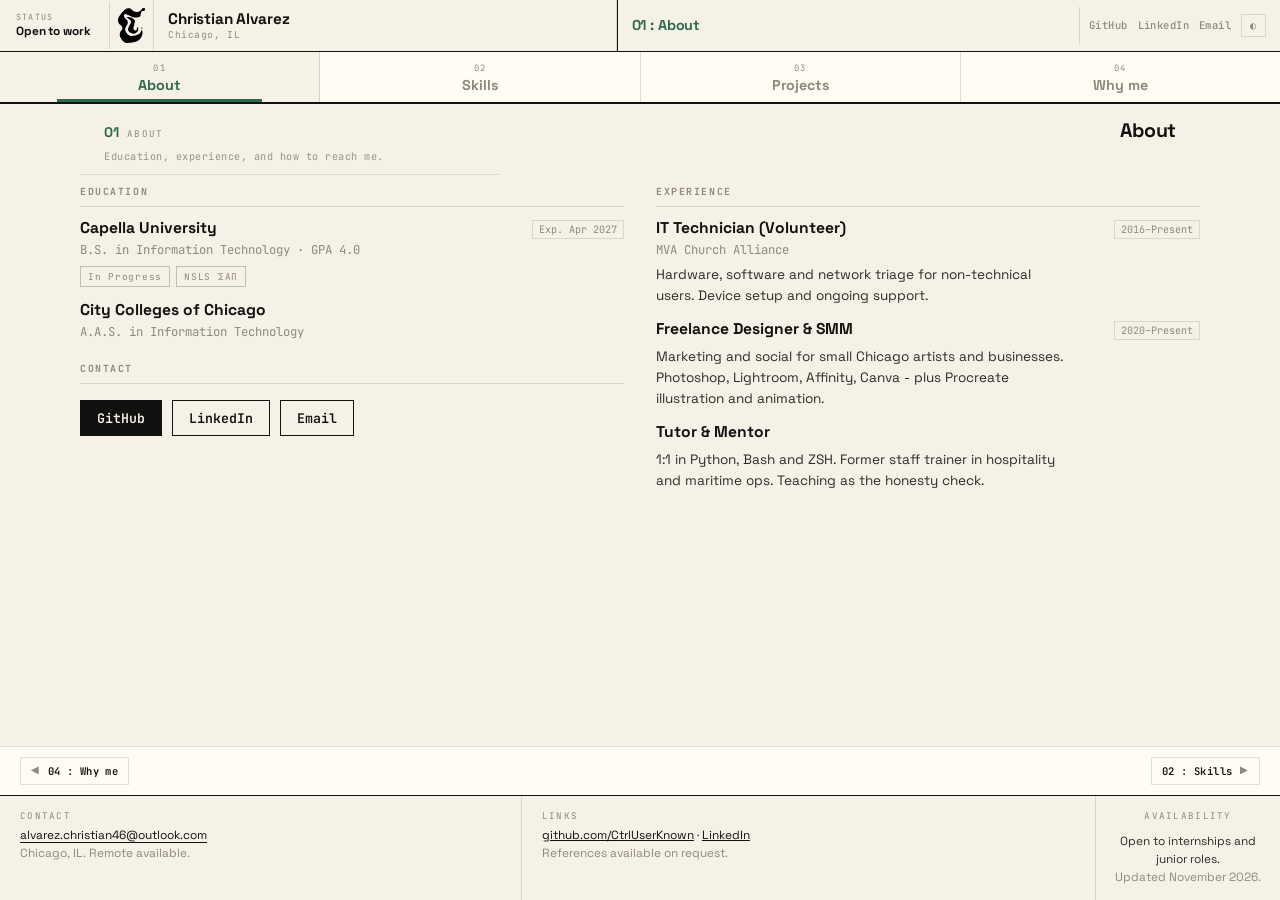
==== index.html @ 67f4dd03 "feat: full-screen deck with blocked layout, green accents, and links subpage - Replace panel hover w" ====
<!DOCTYPE html>
<html lang="en">
<head>
    <meta charset="UTF-8">
    <meta name="viewport" content="width=device-width, initial-scale=1.0">
    <meta name="description" content="Christian Alvarez, CS student, graphic designer, digital artist, and IT technician based in Chicago.">
    <title>Christian Alvarez</title>
    <meta property="og:type"        content="website">
    <meta property="og:url"         content="https://ctrluserknown.github.io/website-ctrluserknown/">
    <meta property="og:title"       content="Christian Alvarez">
    <meta property="og:description" content="CS student, graphic designer, digital artist, and IT technician based in Chicago. Open to opportunities in tech and creative fields.">
    <meta property="og:image"       content="https://ctrluserknown.github.io/website-ctrluserknown/preview.png">
    <meta name="twitter:card"        content="summary_large_image">
    <meta name="twitter:title"       content="Christian Alvarez">
    <meta name="twitter:description" content="CS student, graphic designer, digital artist, and IT technician based in Chicago.">
    <meta name="twitter:image"       content="https://ctrluserknown.github.io/website-ctrluserknown/preview.png">
    <link rel="preconnect" href="https://fonts.googleapis.com">
    <link rel="preconnect" href="https://fonts.gstatic.com" crossorigin>
    <link href="https://fonts.googleapis.com/css2?family=JetBrains+Mono:ital,wght@0,400;0,500;0,600;0,700;1,400&family=Space+Grotesk:wght@400;500;600;700&display=swap" rel="stylesheet">
    <link rel="stylesheet" href="style.css">
    <link rel="icon" id="favicon" href="img/fav/CJA_logo_AB21_black.svg">
    <link rel="icon" type="image/svg+xml" href="img/svg/CJA_logo_AB21_black.svg">
    <link rel="apple-touch-icon" href="img/fav/CJA_logo_AB21_black.svg">
    <link rel="manifest" href="site.webmanifest">
    <meta name="theme-color" media="(prefers-color-scheme: dark)"  content="#111110">
    <meta name="theme-color" media="(prefers-color-scheme: light)" content="#F6F1E6">
    <script>(function(){var dark=window.matchMedia('(prefers-color-scheme: dark)').matches;document.documentElement.setAttribute('data-theme',dark?'dark':'light');var f=document.getElementById('favicon');if(f)f.href='img/fav/CJA_logo_AB21_'+(dark?'white':'black')+'.svg';}());</script>
    <script type="application/ld+json">
    {
      "@context": "https://schema.org",
      "@type": "Person",
      "name": "Christian Alvarez",
      "url": "https://ctrluserknown.github.io/website-ctrluserknown/",
      "image": "https://ctrluserknown.github.io/website-ctrluserknown/preview.png",
      "jobTitle": ["IT Student", "Graphic Designer", "Digital Artist", "Programming Tutor"],
      "description": "CS student, graphic designer, digital artist, and IT technician based in Chicago.",
      "address": {"@type": "PostalAddress","addressLocality": "Chicago","addressRegion": "IL","addressCountry": "US"},
      "email": "alvarez.christian46@outlook.com",
      "sameAs": ["https://github.com/CtrlUserKnown","https://www.linkedin.com/in/calvarez042/"],
      "knowsAbout": ["Python","Java","C++","JavaScript","HTML","CSS","SQL","Bash","Graphic Design","Digital Illustration","Animation","SEO","IT Support","Adobe Photoshop","Adobe Lightroom","Affinity Suite","Procreate","Canva","Linux"],
      "alumniOf": [{"@type": "CollegeOrUniversity","name": "Capella University","sameAs": "https://www.capella.edu/"},{"@type": "CollegeOrUniversity","name": "City Colleges of Chicago","sameAs": "https://www.ccc.edu/"}],
      "hasCredential": [{"@type": "EducationalOccupationalCredential","name": "B.S. in Information Technology","credentialCategory": "degree","educationalLevel": "bachelor's degree","recognizedBy": {"@type": "CollegeOrUniversity","name": "Capella University"}},{"@type": "EducationalOccupationalCredential","name": "A.A.S. in Information Technology","credentialCategory": "degree","educationalLevel": "associate degree","recognizedBy": {"@type": "CollegeOrUniversity","name": "City Colleges of Chicago"}}]
    }
    </script>
</head>
<body>
<div class="shell">
  <div class="top-bar">
    <div class="top-block status-block">
      <small>STATUS</small>
      <strong>Open to work</strong>
    </div>
    <div class="top-block logo-block">
      <img id="top-logo" src="img/svg/CJA_logo_AB21_black.svg" alt="Christian Alvarez logo" width="28" height="36" style="display:block; width:28px; height:auto;">
    </div>
    <div class="top-block name-block">
      <span>Christian Alvarez</span>
      <small>Chicago, IL</small>
    </div>
    <div class="top-separator" aria-hidden="true"></div>
    <div class="top-block page-header-block" id="pageHeader">01 : About</div>
    <div class="top-block links-block">
      <a href="https://github.com/CtrlUserKnown" target="_blank" rel="noopener">GitHub</a>
      <a href="https://www.linkedin.com/in/calvarez042/" target="_blank" rel="noopener">LinkedIn</a>
      <a href="mailto:alvarez.christian46@outlook.com">Email</a>
      <button id="theme-toggle" aria-label="Switch theme">◐</button>
    </div>
  </div>

  <nav class="main-nav" id="mainNav">
    <a data-to="about" class="active"><small>01</small><strong>About</strong></a>
    <a data-to="skills"><small>02</small><strong>Skills</strong></a>
    <a data-to="projects"><small>03</small><strong>Projects</strong></a>
    <a data-to="cv"><small>04</small><strong>Why me</strong></a>
  </nav>

  <div class="deck" id="deck">
    <!-- SLIDE 01: ABOUT -->
    <section class="slide active" id="about">
      <div class="slide-body">
        <div class="plate-head"><span class="plate-num">01 <span>ABOUT</span></span><span class="plate-title">About</span></div>
        <div class="plate-caption">Education, experience, and how to reach me.</div>
        <div class="plate-body-inner">
          <div class="ledger">
            <div class="col">
              <h3>Education</h3>
              <div class="entry"><div class="entry-top"><span class="entry-name">Capella University</span><span class="entry-date">Exp. Apr 2027</span></div><div class="entry-role">B.S. in Information Technology · GPA 4.0</div><div class="badges"><span class="badge">In Progress</span><span class="badge">NSLS ΣΑΠ</span></div></div>
              <div class="entry"><div class="entry-top"><span class="entry-name">City Colleges of Chicago</span></div><div class="entry-role">A.A.S. in Information Technology</div></div>
              <h3 style="margin-top:22px">Contact</h3>
              <div class="links"><a href="https://github.com/CtrlUserKnown" target="_blank" rel="noopener">GitHub</a><a class="ghost" href="https://www.linkedin.com/in/calvarez042/" target="_blank" rel="noopener">LinkedIn</a><a class="ghost" href="mailto:alvarez.christian46@outlook.com">Email</a></div>
            </div>
            <div class="col">
              <h3>Experience</h3>
              <div class="entry"><div class="entry-top"><span class="entry-name">IT Technician (Volunteer)</span><span class="entry-date">2016–Present</span></div><div class="entry-role">MVA Church Alliance</div><p class="entry-desc">Hardware, software and network triage for non-technical users. Device setup and ongoing support.</p></div>
              <div class="entry"><div class="entry-top"><span class="entry-name">Freelance Designer & SMM</span><span class="entry-date">2020–Present</span></div><p class="entry-desc">Marketing and social for small Chicago artists and businesses. Photoshop, Lightroom, Affinity, Canva - plus Procreate illustration and animation.</p></div>
              <div class="entry"><div class="entry-top"><span class="entry-name">Tutor & Mentor</span></div><p class="entry-desc">1:1 in Python, Bash and ZSH. Former staff trainer in hospitality and maritime ops. Teaching as the honesty check.</p></div>
            </div>
          </div>
        </div>
      </div>
    </section>

    <!-- SLIDE 02: SKILLS -->
    <section class="slide" id="skills">
      <div class="slide-body">
        <div class="plate-head"><span class="plate-num">02 <span>SKILLS</span></span><span class="plate-title">Skills</span></div>
        <div class="plate-caption">Languages, concepts, tools, and focus areas.</div>
        <div class="plate-body-inner">
          <div class="stamp-grid">
            <div class="stamp"><h4>Languages</h4><div class="tags"><span>Python</span><span>Java</span><span>C++</span><span>JavaScript</span><span>HTML / CSS</span><span>SQL</span><span>Bash</span><span>ZSH</span></div></div>
            <div class="stamp"><h4>Concepts</h4><div class="tags"><span>Data Structures</span><span>Algorithms</span><span>OOP</span><span>Version Control</span><span>Linux / CLI</span></div></div>
            <div class="stamp"><h4>Tools</h4><div class="tags"><span>Git</span><span>GitHub</span><span>VS Code</span></div></div>
            <div class="stamp"><h4>Design & Media</h4><div class="tags"><span>Photoshop</span><span>Lightroom</span><span>Affinity</span><span>Canva</span><span>Procreate</span><span>Illustration</span><span>Animation</span><span>SEO</span></div></div>
            <div class="stamp"><h4>Training</h4><div class="tags"><span>Tutoring</span><span>Staff Training</span><span>Mentorship</span></div></div>
            <div class="stamp"><h4>Languages</h4><div class="tags"><span>English</span><span>Spanish</span></div></div>
          </div>
        </div>
      </div>
    </section>

    <!-- SLIDE 03: PROJECTS -->
    <section class="slide" id="projects">
      <div class="slide-body">
        <div class="plate-head"><span class="plate-num">03 <span>PROJECTS</span></span><span class="plate-title">Projects</span></div>
        <div class="plate-caption">Selected work. Live from GitHub.</div>
        <div class="plate-body-inner">
          <div class="docket-list" id="projects-container"><div style="padding:18px; color:var(--muted); font-size:0.8rem">Loading projects…</div></div>
          <div class="links" style="margin-top:16px"><a class="ghost" href="https://github.com/CtrlUserKnown" target="_blank" rel="noopener">View all on GitHub →</a></div>
        </div>
      </div>
    </section>

    <!-- SLIDE 04: WHY ME -->
    <section class="slide" id="cv">
      <div class="slide-body">
        <div class="plate-head"><span class="plate-num">04 <span>OVERVIEW</span></span><span class="plate-title">Why hire me</span></div>
        <div class="plate-caption">A brief summary of what I bring.</div>
        <div class="plate-body-inner">
          <div class="pitch">“I’m an IT student, a graphic designer, a digital artist, an animator, a tutor and a former supervisor. I’ve always been drawn to learning things for real rather than staying in one lane.”</div>
          <div class="cv-rows">
            <div class="cv-row"><strong>Genuinely multifaceted</strong><p>IT support, design, illustration, animation, social, SEO and scripting. Put real time into each, and still use them.</p></div>
            <div class="cv-row"><strong>Creative depth, not just breadth</strong><p>Animation and illustration shape how I solve problems and explain them. Not just how things look.</p></div>
            <div class="cv-row"><strong>I teach what I know</strong><p>Tutoring Python / Bash / ZSH now; trained and led staff before. Teaching forces real understanding.</p></div>
            <div class="cv-row"><strong>Self-driven by default</strong><p>SEO, tools, scripting, animation. Learned because I wanted to, which is why it sticks.</p></div>
            <div class="cv-row"><strong>Reliable when it counts</strong><p>Nearly a decade of volunteer IT, real freelance clients, real teams led. I follow through.</p></div>
          </div>
          <div class="links" style="margin-top:16px"><a href="mailto:alvarez.christian46@outlook.com">Get in touch →</a></div>
        </div>
      </div>
    </section>
  </div>

  <div class="slide-controls">
    <button id="prevBtn" class="nav-box" aria-label="Previous"><span class="arrow">◀</span><span id="prevLabel">04 : Why me</span></button>
    <button id="nextBtn" class="nav-box" aria-label="Next"><span id="nextLabel">02 : Skills</span><span class="arrow">▶</span></button>
  </div>
  <div class="ticket-foot">
    <div class="foot-cell"><small>CONTACT</small><p><a href="mailto:alvarez.christian46@outlook.com" style="color:var(--ink); text-decoration:underline; text-underline-offset:3px;">alvarez.christian46@outlook.com</a><br><span style="color:var(--muted)">Chicago, IL. Remote available.</span></p></div>
    <div class="foot-cell"><small>LINKS</small><p><a href="https://github.com/CtrlUserKnown" target="_blank" rel="noopener" style="color:var(--ink);">github.com/CtrlUserKnown</a> · <a href="https://www.linkedin.com/in/calvarez042/" target="_blank" rel="noopener" style="color:var(--ink);">LinkedIn</a><br><span style="color:var(--muted)">References available on request.</span></p></div>
    <div class="foot-cell"><small>AVAILABILITY</small><p>Open to internships and junior roles.<br><span style="color:var(--muted)">Updated November 2026.</span></p></div>
  </div>
</div>
<script src="script.js"></script>
</body>
</html>
---- style.css ----
*,*::before,*::after{box-sizing:border-box;margin:0;padding:0}
:root{
  --paper:#F6F1E6;
  --paper-2:#FFFCF3;
  --ink:#111110;
  --ink-soft:#2E2C29;
  --muted:#8E897E;
  --line:#111110;
  --line-faint:rgba(17,17,16,0.12);
  --line-mid:rgba(17,17,16,0.22);
  --accent:#2D6A4F;
  --yellow:#E8B93A;
  --mono:'JetBrains Mono', monospace;
  --display:'Space Grotesk', sans-serif;
}
[data-theme="dark"]{
  --paper:#111110;
  --paper-2:#1A1917;
  --ink:#F6F1E6;
  --ink-soft:#D6D0C2;
  --muted:#9A9590;
  --line:#F6F1E6;
  --line-faint:rgba(246,241,230,0.14);
  --line-mid:rgba(246,241,230,0.22);
  --accent:#3A8A5E;
  --yellow:#E8B93A;
}
html{font-size:17px}
html,body{height:100%}
body{
  background:var(--paper);
  color:var(--ink);
  font-family:var(--mono);
  -webkit-font-smoothing:antialiased;
  min-height:100vh;
  overflow:hidden;
}
@media(max-width:640px){body{overflow:auto}}
.shell{width:100%; max-width:none; height:100vh; display:flex; flex-direction:column; position:relative}
/* shell accent handled by top bar */
.top-bar{
  display:grid;
  grid-template-columns:110px 44px 1fr 1px 1fr 200px;
  align-items:center;
  gap:0;
  background:var(--paper);
  border-bottom:1.25px solid var(--line);
  flex-shrink:0;
}
.top-block{
  display:flex; align-items:center; 
  padding:10px 14px;
  font-size:0.62rem;
  line-height:1.2;
  border-right:1px solid var(--line-faint);
}
.top-block:last-child{border-right:none}
.status-block{flex-direction:column; gap:2px; text-align:left; align-items:flex-start; padding-left:16px}
.status-block small{font-size:0.5rem; letter-spacing:0.14em; color:var(--muted)}
.status-block strong{font-family:var(--display); font-size:0.7rem; letter-spacing:-0.01em; color:var(--ink)}
.logo-block{justify-content:center; padding:8px}
.name-block{flex-direction:column; align-items:flex-start; gap:1px}
.name-block span{font-family:var(--display); font-weight:700; font-size:0.9rem; letter-spacing:-0.01em}
.name-block small{font-size:0.56rem; color:var(--muted); letter-spacing:0.06em}
.top-separator{width:1px; background:var(--line); align-self:stretch; padding:0}
.page-header-block{font-family:var(--display); font-weight:700; font-size:0.84rem; letter-spacing:-0.01em; color:var(--accent)}
.links-block{gap:10px; justify-content:flex-end; font-size:0.62rem}
.links-block a{color:var(--muted); text-decoration:none; font-weight:500; letter-spacing:0.04em}
.links-block a:hover{color:var(--ink)}
.top-bar button{
  background:transparent; border:1px solid var(--line-faint);
  color:var(--muted); font-family:var(--mono); font-size:0.6rem; letter-spacing:0.08em;
  padding:4px 8px; cursor:pointer; transition:all .2s; flex-shrink:0;
}
.top-bar button:hover{border-color:var(--line); color:var(--ink)}
@media(max-width:900px){
  .top-bar{grid-template-columns:90px 40px 1fr 1px 1fr 160px}
  .name-block span{font-size:0.82rem}
  .page-header-block{font-size:0.78rem}
}
@media(max-width:640px){
  .top-bar{grid-template-columns:1fr 44px 96px; gap:8px; padding:8px 10px}
  .status-block, .top-separator{display:none}
  .page-header-block{display:flex; font-size:0.7rem; padding:6px 8px}
  .links-block a{display:none}
  .name-block{border-right:none; padding-left:10px}
}

/* deck - full screen slides */
.deck{
  flex:1;
  position:relative;
  overflow:hidden;
  background:var(--paper);
  border-top:1px solid var(--line);
  min-height:0;
  display:flex; flex-direction:column;
}
.slide{
  position:absolute; inset:0;
  display:none;
  flex-direction:column;
  overflow:hidden;
  background:var(--paper);
}
.slide .slide-body{
  flex:1; min-height:0; overflow:hidden;
  display:flex; flex-direction:column;
}
.slide .plate-body-inner{
  flex:1; min-height:0; display:flex; flex-direction:column;
}
.slide.active{display:flex; animation:slideIn .38s cubic-bezier(0.16,1,0.3,1)}
.slide.exit{animation:slideOut .28s cubic-bezier(0.4,0,0.2,1) forwards}
.slide-head{flex-shrink:0; background:var(--paper)}
.slide-body{flex:1; overflow:hidden; display:flex; flex-direction:column; width:100%; max-width:1120px; margin:0 auto; min-height:0}
@media(max-width:640px){
  .deck{overflow:visible; flex:none}
  .slide{position:relative; inset:auto; min-height:auto}
  .slide:not(.active){display:none}
  .slide-body{overflow:visible; max-width:none}
}
/* legacy ticket kept for any leftover refs */
.ticket{
  background:var(--paper);
  border:none;
  border-top:1px solid var(--line);
  position:relative;
  box-shadow:none;
  display:flex; flex-direction:column;
  flex:1;
  min-height:0;
  overflow:hidden;
}
@media(max-width:640px){.ticket{flex:none; height:auto; min-height:auto; overflow:visible}}
.ticket::before{display:none}

/* header - tighter */
.t-head{
  display:grid; grid-template-columns:1fr 200px;
  border-bottom:1.25px solid var(--line);
  flex-shrink:0;
}
.t-head-left{
  padding:14px 24px 12px;
  border-right:1.25px solid var(--line);
  display:flex; flex-direction:column; justify-content:center;
}
.eyebrow{font-size:0.56rem; letter-spacing:0.22em; color:var(--muted)}
.eyebrow b{color:var(--ink); font-weight:700}
.head-name{
  font-family:var(--display); font-weight:700;
  font-size:clamp(1.6rem, 3vw, 2.1rem); letter-spacing:-0.03em; line-height:0.92;
  margin-top:6px;
  transition:transform .35s cubic-bezier(0.16,1,0.3,1), opacity .35s ease, filter .35s ease;
}
.head-name.pop{transform:translateY(-2px) scale(1.01); filter:brightness(1.06)}
.head-sub{font-size:0.74rem; color:var(--muted); margin-top:4px; letter-spacing:0.02em; line-height:1.4; max-width:58ch}
.t-head-right{display:flex; flex-direction:column}
.batch-box{
  flex:1; display:flex; flex-direction:column; justify-content:center; align-items:center;
  border-bottom:1.25px solid var(--line); text-align:center; padding:10px 10px;
  overflow:hidden;
}
#top-logo, #corner-logo, .corner-logo{transition:transform .18s ease-out; will-change:transform}
.batch-box .label{font-size:0.52rem; letter-spacing:0.2em; color:var(--muted)}
.batch-box .num{font-family:var(--display); font-weight:700; font-size:0.95rem; color:var(--ink); letter-spacing:-0.01em; line-height:1}
.origin-box{
  padding:8px 10px; text-align:center;
  font-size:0.58rem; color:var(--muted); letter-spacing:0.11em; line-height:1.4;
}
.origin-box b{color:var(--ink); font-size:0.74rem; letter-spacing:0.07em}
@media(max-width:640px){.t-head{grid-template-columns:1fr 108px}.t-head-left{padding:22px 18px}}

/* meta - compact */
.meta-strip{
  display:grid; grid-template-columns:1fr 1fr 1fr;
  border-bottom:1px solid var(--line-faint);
  font-size:0.66rem;
  flex-shrink:0;
}
.meta-cell{
  padding:8px 20px 8px; display:flex; flex-direction:column; gap:2px;
  border-right:1px solid var(--line-faint);
}
.meta-cell:last-child{border-right:none}
.meta-cell small{font-size:0.5rem; letter-spacing:0.14em; color:var(--muted)}
.meta-cell span{font-weight:500; letter-spacing:0.02em; line-height:1.3; font-size:0.72rem}
@media(max-width:640px){.meta-strip{grid-template-columns:1fr}.meta-cell{border-right:none; border-bottom:1px solid var(--line-faint); padding:12px 18px}.meta-cell:last-child{border-bottom:none}}

.description-box{
  padding:8px 20px; border-bottom:1px solid var(--line-faint);
  display:flex; gap:10px; font-size:0.68rem; color:var(--muted); line-height:1.4;
  flex-shrink:0;
}
.description-box span:first-child{letter-spacing:0.12em; white-space:nowrap; font-size:0.56rem; padding-top:2px}
.description-box span:last-child{color:var(--ink-soft); font-family:var(--display); font-size:0.78rem; line-height:1.45; max-width:72ch}

/* NAV - slideshow tabs */
.main-nav{
  display:flex; align-items:stretch;
  border-bottom:1.25px solid var(--line);
  background:var(--paper-2);
  flex-shrink:0;
}
.main-nav a{
  flex:1; text-decoration:none; color:var(--muted);
  font-size:0.66rem; letter-spacing:0.12em; text-align:center;
  padding:10px 8px 8px; border-right:1px solid var(--line-faint);
  position:relative; transition:color .2s, background .2s;
  cursor:pointer; display:flex; flex-direction:column; gap:2px; align-items:center; justify-content:center;
}
.main-nav a:last-child{border-right:none}
.main-nav a strong{
  font-family:var(--display); font-weight:700; font-size:0.84rem; letter-spacing:-0.01em;
  color:var(--muted); transition:color .2s;
}
.main-nav a small{font-size:0.52rem; letter-spacing:0.14em; color:var(--muted)}
.main-nav a::after{
  content:''; position:absolute; left:18%; right:18%; bottom:0; height:2.5px;
  background:var(--accent); transform:scaleX(0); transition:transform .26s cubic-bezier(0.16,1,0.3,1);
}
.main-nav a.active{color:var(--ink); background:var(--paper)}
.main-nav a.active strong{color:var(--accent)}
.main-nav a.active::after{transform:scaleX(1)}
.main-nav a:hover{color:var(--ink)}
.main-nav a:hover strong{color:var(--ink)}
@media(max-width:640px){
  .main-nav a{padding:18px 8px 16px}
  .main-nav a strong{font-size:0.86rem}
  .main-nav a small{font-size:0.58rem}
}

/* plates - slideshow panels, slide push */
.plate{
  display:none;
  flex:1;
  overflow:hidden;
  border-bottom:none;
  width:100%;
  max-width:1120px;
  margin:0 auto;
  flex-direction:column;
}
.plate.active{display:flex; animation:slideIn .38s cubic-bezier(0.16,1,0.3,1)}
.plate.exit{animation:slideOut .28s cubic-bezier(0.4,0,0.2,1) forwards}
@keyframes slideIn{from{opacity:0; transform:translateX(18px)} to{opacity:1; transform:translateX(0)}}
@keyframes slideOut{from{opacity:1; transform:translateX(0)} to{opacity:0; transform:translateX(-14px)}}
@keyframes fade{from{opacity:0; transform:translateY(4px)} to{opacity:1; transform:translateY(0)}}
.plate-head{
  display:flex; justify-content:space-between; align-items:baseline; gap:16px;
  padding:14px 24px 6px;
  flex-shrink:0;
}
.plate-num{font-family:var(--display); font-weight:700; font-size:0.82rem; color:var(--accent); display:flex; align-items:baseline; gap:8px}
.plate-num span{font-family:var(--mono); font-weight:400; font-size:0.54rem; color:var(--muted); letter-spacing:0.14em}
.plate-title{font-family:var(--display); font-weight:700; font-size:1.15rem; letter-spacing:-0.015em; margin-left:auto; text-align:right}
.plate-caption{font-size:0.6rem; color:var(--muted); letter-spacing:0.05em; padding:0 24px 10px; line-height:1.5; max-width:70ch; opacity:0.9; border-bottom:1px solid var(--line-faint); margin-bottom:10px; flex-shrink:0}
.plate-body{padding:0 24px 16px; flex:1; overflow:hidden; display:flex; flex-direction:column; justify-content:center}
@media(max-width:640px){.plate{flex:none; max-width:none} .plate-head{padding:28px 20px 12px}.plate-caption{padding:0 20px 18px; font-size:0.68rem}.plate-body{padding:16px 20px 32px; overflow:visible; justify-content:flex-start} .plate-body-inner{padding-bottom:8px}}

/* ledger - tighter */
.ledger{display:grid; grid-template-columns:1fr 1fr; gap:32px}
@media(max-width:760px){.ledger{grid-template-columns:1fr; gap:28px}}
.col h3{font-size:0.58rem; letter-spacing:0.16em; text-transform:uppercase; color:var(--muted); margin-bottom:12px; padding-bottom:8px; border-bottom:1px solid var(--line-faint)}
.entry{margin-bottom:14px; opacity:0}
.plate.active .entry, .slide.active .entry{animation:entryIn .36s cubic-bezier(0.16,1,0.3,1) both}
.plate.active .entry:nth-child(1), .slide.active .entry:nth-child(1){animation-delay:.04s}
.plate.active .entry:nth-child(2), .slide.active .entry:nth-child(2){animation-delay:.08s}
.plate.active .entry:nth-child(3), .slide.active .entry:nth-child(3){animation-delay:.12s}
.plate.active .entry:nth-child(4), .slide.active .entry:nth-child(4){animation-delay:.16s}
.plate.active .entry:nth-child(5), .slide.active .entry:nth-child(5){animation-delay:.20s}
@keyframes entryIn{from{opacity:0; transform:translateY(6px)} to{opacity:1; transform:translateY(0)}}
.entry:last-child{margin-bottom:0}
.entry-top{display:flex; justify-content:space-between; gap:10px; align-items:baseline}
.entry-name{font-family:var(--display); font-weight:700; font-size:0.92rem; line-height:1.25}
.entry-date{font-size:0.6rem; color:var(--muted); white-space:nowrap; border:1px solid var(--line-faint); padding:2px 6px; background:var(--paper)}
.entry-role{font-size:0.72rem; color:var(--muted); margin-top:3px}
.entry-desc{font-family:var(--display); font-weight:400; font-size:0.8rem; line-height:1.55; color:var(--ink-soft); margin-top:6px; max-width:46ch}
.badges{display:flex; gap:6px; margin-top:8px; flex-wrap:wrap}
.badge{font-size:0.55rem; letter-spacing:0.08em; border:1px solid var(--line-mid); padding:3px 7px; color:var(--muted); background:var(--paper)}
.links{display:flex; gap:10px; flex-wrap:wrap; margin-top:16px}
.links a{font-size:0.78rem; font-weight:600; text-decoration:none; padding:8px 16px; border:1.25px solid var(--line); color:var(--paper); background:var(--ink); transition:all .18s cubic-bezier(0.16,1,0.3,1)}
.links a:active{transform:scale(0.97)}
.links a.ghost{background:transparent; color:var(--ink)}
.links a:hover{background:var(--accent); border-color:var(--accent); color:white; transform:translateY(-1px)}
.links a.ghost:hover{border-color:var(--ink); background:var(--ink); color:var(--paper)}
.main-nav a:active{transform:scale(0.98)}
[data-theme="dark"] .links a.ghost{color:var(--ink); border-color:var(--line-mid)}
[data-theme="dark"] .badge{color:var(--muted)}

/* stamp grid - tighter with cascade */
.stamp-grid{display:grid; grid-template-columns:repeat(2,1fr); gap:10px}
@media(max-width:640px){.stamp-grid{grid-template-columns:1fr; gap:14px} .stamp{padding:18px 20px}}
.stamp{background:var(--paper-2); border:1px solid var(--line-faint); padding:14px 16px; opacity:0}
.plate.active .stamp, .slide.active .stamp{animation:entryIn .36s cubic-bezier(0.16,1,0.3,1) both}
.plate.active .stamp:nth-child(1), .slide.active .stamp:nth-child(1){animation-delay:.04s}
.plate.active .stamp:nth-child(2), .slide.active .stamp:nth-child(2){animation-delay:.08s}
.plate.active .stamp:nth-child(3), .slide.active .stamp:nth-child(3){animation-delay:.12s}
.plate.active .stamp:nth-child(4), .slide.active .stamp:nth-child(4){animation-delay:.16s}
.plate.active .stamp:nth-child(5), .slide.active .stamp:nth-child(5){animation-delay:.20s}
.plate.active .stamp:nth-child(6), .slide.active .stamp:nth-child(6){animation-delay:.24s}
.stamp h4{font-size:0.56rem; letter-spacing:0.14em; color:var(--muted); margin-bottom:8px; text-transform:uppercase}
.stamp .tags{display:flex; flex-wrap:wrap; gap:6px}
.stamp .tags span{font-size:0.66rem; border:1px solid var(--line-faint); padding:4px 8px; background:var(--paper); line-height:1}

/* docket - base list */
.docket-list{border-top:1px solid var(--line-faint)}
.docket{display:grid; grid-template-columns:32px 1fr auto; gap:12px; padding:12px 0; border-bottom:1px solid var(--line-faint); text-decoration:none; color:inherit; align-items:start; transition:background .15s; opacity:0}
.plate.active .docket, .slide.active .docket{animation:entryIn .36s cubic-bezier(0.16,1,0.3,1) both}
.plate.active .docket:nth-child(1), .slide.active .docket:nth-child(1){animation-delay:.04s}
.plate.active .docket:nth-child(2), .slide.active .docket:nth-child(2){animation-delay:.08s}
.plate.active .docket:nth-child(3), .slide.active .docket:nth-child(3){animation-delay:.12s}
.plate.active .docket:nth-child(4), .slide.active .docket:nth-child(4){animation-delay:.16s}
.plate.active .docket:nth-child(5), .slide.active .docket:nth-child(5){animation-delay:.20s}
.plate.active .docket:nth-child(6), .slide.active .docket:nth-child(6){animation-delay:.24s}
.docket:last-child{border-bottom:none}
.docket:hover{background:rgba(17,17,16,0.03)}
/* projects - use space well, card grid that fits without bleeding */
#projects .plate-body, #projects .plate-body-inner{justify-content:flex-start; gap:12px}
#projects .slide-body{justify-content:flex-start}
#projects .docket-list{
  display:grid; grid-template-columns:repeat(2, minmax(0,1fr)); gap:10px;
  border-top:none; padding-top:2px; flex:1; align-content:start;
  min-height:0; overflow:auto;
}
#projects .docket{
  display:flex; flex-direction:column; gap:6px;
  padding:14px 14px 12px; border:1px solid var(--line-faint);
  background:var(--paper-2); border-bottom:1px solid var(--line-faint);
  min-height:108px;
}
#projects .docket:hover{background:var(--paper); border-color:var(--line); transform:translateY(-1px)}
#projects .docket-id{display:none}
#projects .docket-name{font-size:0.92rem}
#projects .docket-desc{flex:1}
#projects .docket-date{font-size:0.56rem; align-self:flex-start; margin-top:2px}
#projects .docket-tags{display:flex; flex-wrap:wrap; gap:6px; margin-top:6px}
#projects .docket-tags span{font-size:0.58rem; border:1px solid var(--line-faint); padding:3px 7px; background:var(--paper); color:var(--muted); letter-spacing:0.04em}
@media(max-width:760px){
  #projects .docket-list{grid-template-columns:1fr}
  #projects .docket{min-height:auto}
}
[data-theme="dark"] .docket:hover{background:rgba(246,241,230,0.06)}
.docket-id{font-size:0.66rem; color:var(--muted); padding-top:2px; font-weight:600}
.docket-name{font-family:var(--display); font-weight:700; font-size:0.88rem; letter-spacing:-0.01em}
.docket-desc{font-size:0.72rem; color:var(--muted); margin-top:3px; line-height:1.45; max-width:52ch}
.docket-date{font-size:0.58rem; color:var(--muted); text-align:right; white-space:nowrap; border:1px solid var(--line-faint); padding:4px 7px; height:fit-content; background:var(--paper); letter-spacing:0.04em}

/* cv - tighter with cascade */
.pitch{border-left:2.5px solid var(--yellow); padding:12px 16px; background:rgba(232,185,58,0.07); margin-bottom:16px; font-family:var(--display); font-weight:500; font-size:0.88rem; line-height:1.55; max-width:64ch; opacity:0}
.plate.active .pitch, .slide.active .pitch{animation:entryIn .36s cubic-bezier(0.16,1,0.3,1) both; animation-delay:.02s}
.plate.active .cv-row, .slide.active .cv-row{animation:entryIn .36s cubic-bezier(0.16,1,0.3,1) both; opacity:0}
.plate.active .cv-row:nth-child(1), .slide.active .cv-row:nth-child(1){animation-delay:.06s}
.plate.active .cv-row:nth-child(2), .slide.active .cv-row:nth-child(2){animation-delay:.10s}
.plate.active .cv-row:nth-child(3), .slide.active .cv-row:nth-child(3){animation-delay:.14s}
.plate.active .cv-row:nth-child(4), .slide.active .cv-row:nth-child(4){animation-delay:.18s}
.plate.active .cv-row:nth-child(5), .slide.active .cv-row:nth-child(5){animation-delay:.22s}
.cv-rows{border-top:1px solid var(--line-faint); border-bottom:1px solid var(--line-faint)}
.cv-row{display:grid; grid-template-columns:168px 1fr; gap:16px; padding:12px 0; border-bottom:1px solid var(--line-faint); opacity:0}
.cv-row:last-child{border-bottom:none}
.cv-row strong{font-family:var(--display); font-size:0.84rem; letter-spacing:-0.01em}
.cv-row p{font-size:0.76rem; line-height:1.55; color:var(--ink-soft)}
@media(max-width:640px){.cv-row{grid-template-columns:1fr; gap:6px; padding:14px 0}}

/* footer - compact, stays at bottom */
.ticket-foot{
  display:grid; grid-template-columns:1fr 1.1fr 184px;
  border-top:1.25px solid var(--line);
  flex-shrink:0;
}
.foot-cell{padding:14px 20px; border-right:1px solid var(--line-faint); font-size:0.64rem}
.foot-cell:last-child{border-right:none; display:flex; flex-direction:column; align-items:center; justify-content:center; text-align:center; gap:6px; padding:14px 16px}
.foot-cell small{font-size:0.54rem; letter-spacing:0.14em; color:var(--muted); display:block; margin-bottom:4px}
.foot-cell p{font-size:0.7rem; line-height:1.5; color:var(--ink-soft); font-family:var(--display)}
@media(max-width:760px){.ticket-foot{grid-template-columns:1fr; gap:0}.foot-cell{border-right:none; border-bottom:1px solid var(--line-faint); padding:18px 20px}.foot-cell:last-child{border-bottom:none}}

.slide-controls{
  display:flex; align-items:center; justify-content:space-between;
  padding:10px 20px; background:var(--paper-2); 
  border-top:1px solid var(--line-faint);
  flex-shrink:0;
  font-size:0.62rem; letter-spacing:0.06em; color:var(--muted);
}
.slide-controls .nav-box{
  display:flex; align-items:center; gap:8px;
  background:transparent; color:var(--ink);
  padding:6px 10px; font-size:0.62rem; letter-spacing:0.06em;
  border:1px solid var(--line-faint); pointer-events:auto;
  cursor:pointer; transition:all .18s cubic-bezier(0.16,1,0.3,1);
  font-family:var(--mono);
}
.slide-controls .nav-box:hover{border-color:var(--line); transform:translateY(-1px)}
.slide-controls .nav-box:active{transform:scale(0.97)}
.slide-controls .nav-box .arrow{font-size:0.75rem; line-height:1; color:var(--muted)}
#prevBtn, #nextBtn{background:transparent; color:var(--ink); border-color:var(--line-faint)}
#prevLabel, #nextLabel{font-weight:600; letter-spacing:0.04em; color:var(--ink)}

/* === Cross-browser and mobile considerations === */
/* Mobile: larger tap targets, safe area, touch scrolling */
@media (hover: none), (pointer: coarse){
  .main-nav a{padding:16px 8px 14px}
  .slide-controls .nav-box{padding:10px 14px; min-height:44px}
  .links a{padding:10px 16px; min-height:44px}
}
@media(max-width:640px){
  .top-bar{padding-left:max(14px, env(safe-area-inset-left)); padding-right:max(14px, env(safe-area-inset-right)); padding-top:max(10px, env(safe-area-inset-top))}
  .slide-controls{padding-left:max(12px, env(safe-area-inset-left)); padding-right:max(12px, env(safe-area-inset-right)); padding-bottom:max(10px, env(safe-area-inset-bottom))}
  .deck{overflow:visible}
  .slide{position:relative; inset:auto}
}

/* Firefox: scrollbar and focus */
@supports (scrollbar-width: thin){
  *{scrollbar-width:thin; scrollbar-color: var(--line-faint) transparent}
}
@-moz-document url-prefix(){
  .plate, .slide{scrollbar-width:thin}
}

/* Safari: -webkit prefixes and 100vh fix */
@supports (-webkit-touch-callout: none){
  .shell{height:-webkit-fill-available}
  body{min-height:-webkit-fill-available}
}
*::-webkit-scrollbar{width:6px; height:6px}
*::-webkit-scrollbar-thumb{background:var(--line-faint); border-radius:3px}
*::-webkit-scrollbar-track{background:transparent}

/* IE11 and legacy Edge: fallback to single column and no custom properties */
@media all and (-ms-high-contrast: none), (-ms-high-contrast: active){
  :root{--paper:#F6F1E6; --ink:#111110}
  .top-bar{grid-template-columns:1fr 44px auto; display:-ms-grid; -ms-grid-columns:1fr 44px auto}
  .ledger, .stamp-grid, #projects .docket-list{display:block}
  .stamp, .docket{margin-bottom:12px}
  .deck{overflow:visible; height:auto}
  .slide{position:relative; display:block !important; opacity:1 !important; transform:none !important; margin-bottom:24px; border:1px solid #111110}
  .main-nav, .slide-controls{display:none}
  .shell{height:auto; overflow:visible}
  body{overflow:auto}
}
@supports not (display: grid){
  .top-bar{display:flex; flex-wrap:wrap}
  .ledger, .stamp-grid, #projects .docket-list{display:block}
}
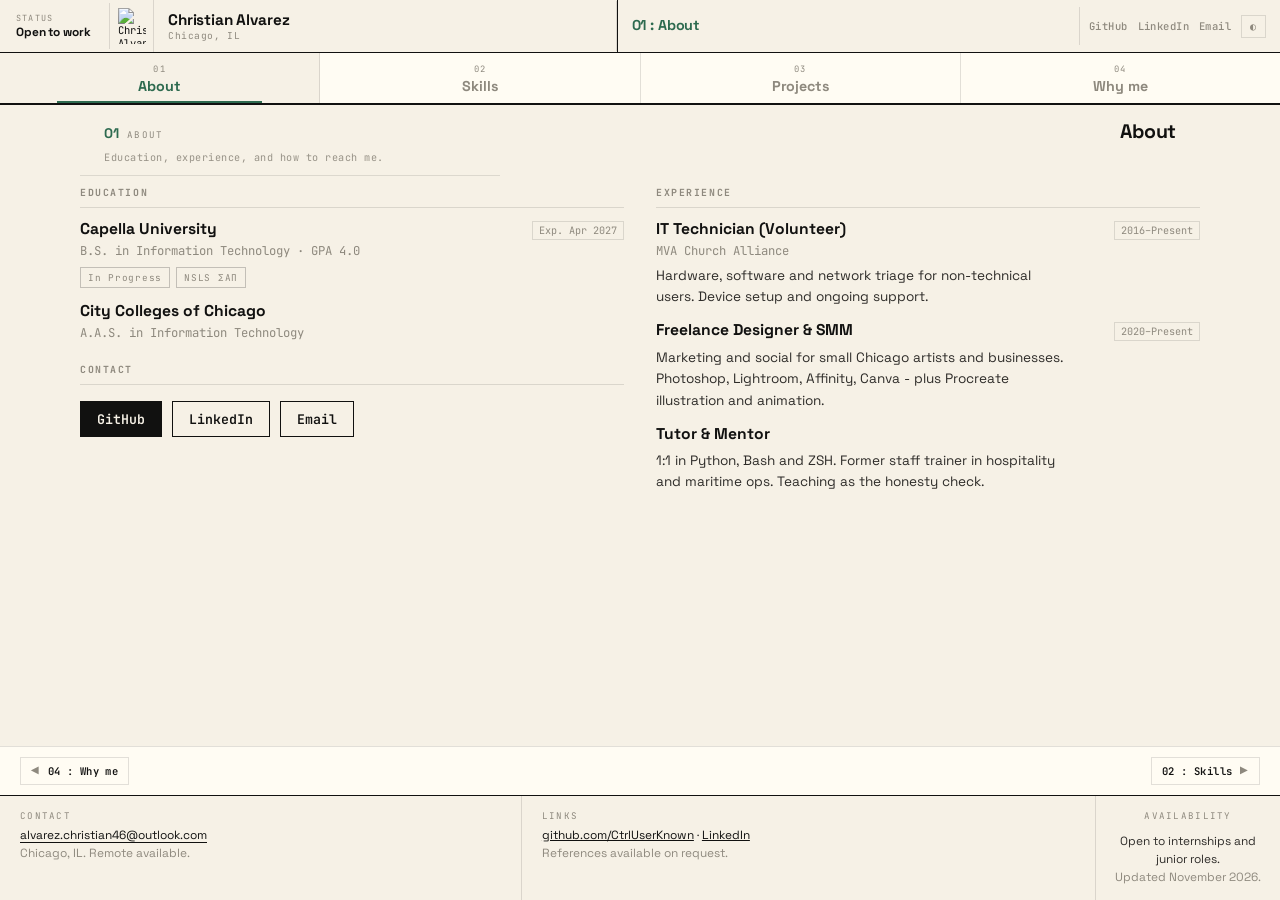
==== commit 1fb5b828: "fix: make logo and favicon adaptive to system theme without JS flash - Add img/svg/CJA_logo_adaptive" ====
--- a/index.html
+++ b/index.html
@@ -18,13 +18,13 @@
     <link rel="preconnect" href="https://fonts.gstatic.com" crossorigin>
     <link href="https://fonts.googleapis.com/css2?family=JetBrains+Mono:ital,wght@0,400;0,500;0,600;0,700;1,400&family=Space+Grotesk:wght@400;500;600;700&display=swap" rel="stylesheet">
     <link rel="stylesheet" href="style.css">
-    <link rel="icon" id="favicon" href="img/fav/CJA_logo_AB21_black.svg">
-    <link rel="icon" type="image/svg+xml" href="img/svg/CJA_logo_AB21_black.svg">
-    <link rel="apple-touch-icon" href="img/fav/CJA_logo_AB21_black.svg">
+    <link rel="icon" id="favicon" href="img/fav/CJA_logo_adaptive.svg">
+    <link rel="icon" type="image/svg+xml" href="img/fav/CJA_logo_adaptive.svg">
+    <link rel="apple-touch-icon" href="img/fav/CJA_logo_adaptive.svg">
     <link rel="manifest" href="site.webmanifest">
     <meta name="theme-color" media="(prefers-color-scheme: dark)"  content="#111110">
     <meta name="theme-color" media="(prefers-color-scheme: light)" content="#F6F1E6">
-    <script>(function(){var dark=window.matchMedia('(prefers-color-scheme: dark)').matches;document.documentElement.setAttribute('data-theme',dark?'dark':'light');var f=document.getElementById('favicon');if(f)f.href='img/fav/CJA_logo_AB21_'+(dark?'white':'black')+'.svg';}());</script>
+    <script>(function(){var dark=window.matchMedia('(prefers-color-scheme: dark)').matches;document.documentElement.setAttribute('data-theme',dark?'dark':'light');var f=document.getElementById('favicon');if(f)f.href='img/fav/CJA_logo_adaptive.svg';}());</script>
     <script type="application/ld+json">
     {
       "@context": "https://schema.org",
@@ -51,7 +51,8 @@
       <strong>Open to work</strong>
     </div>
     <div class="top-block logo-block">
-      <img id="top-logo" src="img/svg/CJA_logo_AB21_black.svg" alt="Christian Alvarez logo" width="28" height="36" style="display:block; width:28px; height:auto;">
+      <img id="top-logo" src="img/svg/CJA_logo_adaptive.svg" alt="Christian Alvarez logo" width="28" height="36" style="display:block; width:28px; height:auto;">
+      <script>!function(){var d=window.matchMedia('(prefers-color-scheme: dark)').matches;var l=document.getElementById('top-logo');if(l&&d)l.src='img/svg/CJA_logo_adaptive.svg'}();</script>
     </div>
     <div class="top-block name-block">
       <span>Christian Alvarez</span>
--- a/style.css
+++ b/style.css
@@ -444,3 +444,13 @@
   .ledger, .stamp-grid, #projects .docket-list{display:block}
 }
 
+/* ensure logo visible before JS in dark mode */
+@media (prefers-color-scheme: dark){
+  #top-logo[src*="black.svg"]{filter:invert(1) brightness(1.05)}
+  #card-logo[src*="black.svg"]{filter:invert(1) brightness(1.05)}
+}
+[data-theme="dark"] #top-logo[src*="black.svg"],
+[data-theme="dark"] #card-logo[src*="black.svg"]{filter:invert(1) brightness(1.05)}
+[data-theme="light"] #top-logo,
+[data-theme="light"] #card-logo{filter:none}
+
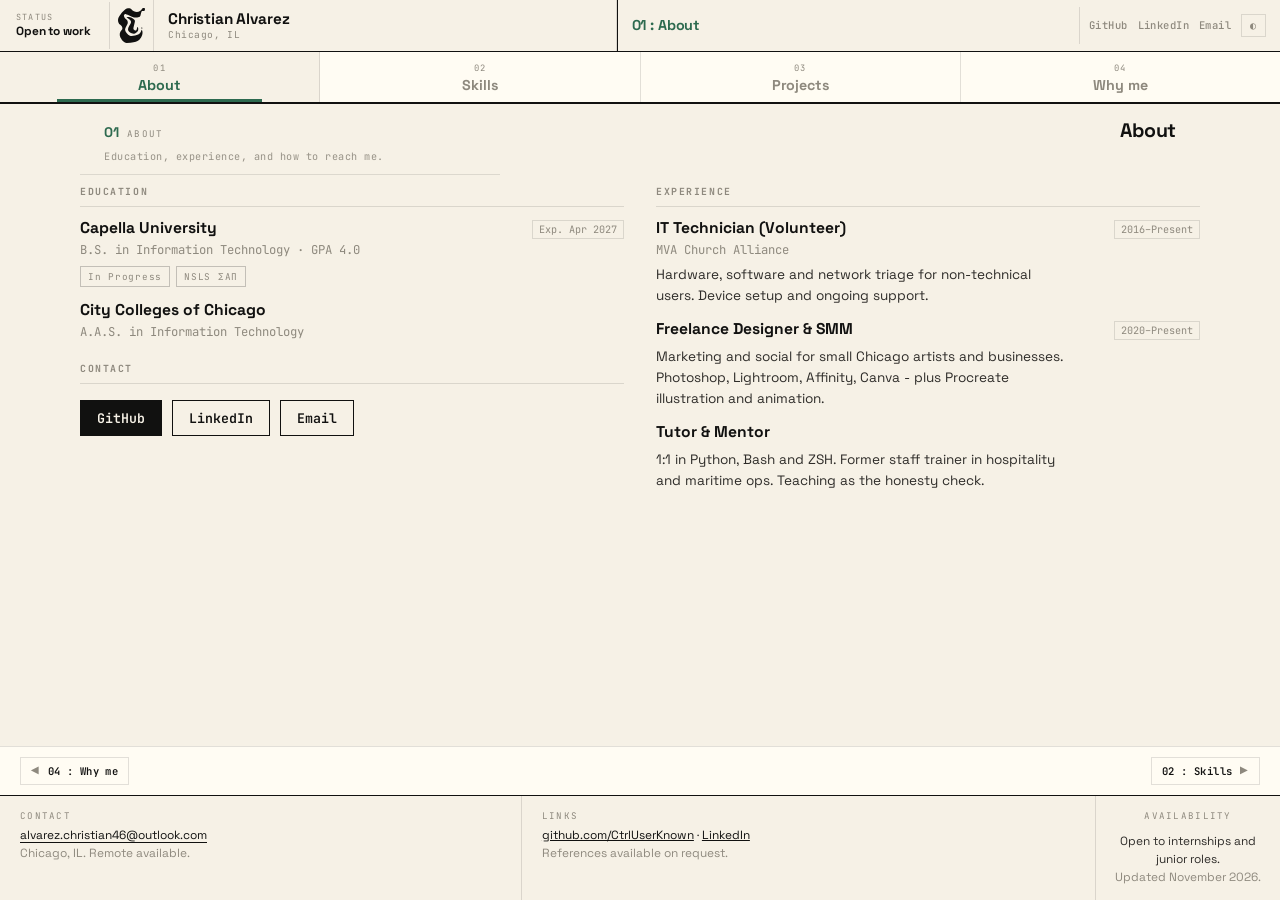
==== commit da70df25: "feat: contact page, smart loader, and interactive links - Add contact.html with email copy, vCard do" ====
--- a/index.html
+++ b/index.html
@@ -1,5 +1,5 @@
 <!DOCTYPE html>
-<html lang="en">
+<html lang="en" class="loader-loading">
 <head>
     <meta charset="UTF-8">
     <meta name="viewport" content="width=device-width, initial-scale=1.0">
@@ -24,7 +24,7 @@
     <link rel="manifest" href="site.webmanifest">
     <meta name="theme-color" media="(prefers-color-scheme: dark)"  content="#111110">
     <meta name="theme-color" media="(prefers-color-scheme: light)" content="#F6F1E6">
-    <script>(function(){var dark=window.matchMedia('(prefers-color-scheme: dark)').matches;document.documentElement.setAttribute('data-theme',dark?'dark':'light');var f=document.getElementById('favicon');if(f)f.href='img/fav/CJA_logo_adaptive.svg';}());</script>
+    <script>(function(){var d=window.matchMedia('(prefers-color-scheme: dark)').matches;document.documentElement.setAttribute('data-theme',d?'dark':'light');var f=document.getElementById('favicon');if(f)f.href='img/fav/CJA_logo_adaptive.svg';}());</script>
     <script type="application/ld+json">
     {
       "@context": "https://schema.org",
@@ -161,6 +161,7 @@
     <div class="foot-cell"><small>AVAILABILITY</small><p>Open to internships and junior roles.<br><span style="color:var(--muted)">Updated November 2026.</span></p></div>
   </div>
 </div>
-<script src="script.js"></script>
+<script src="js/loader.js" defer></script>
+<script src="script.js" defer></script>
 </body>
 </html>
